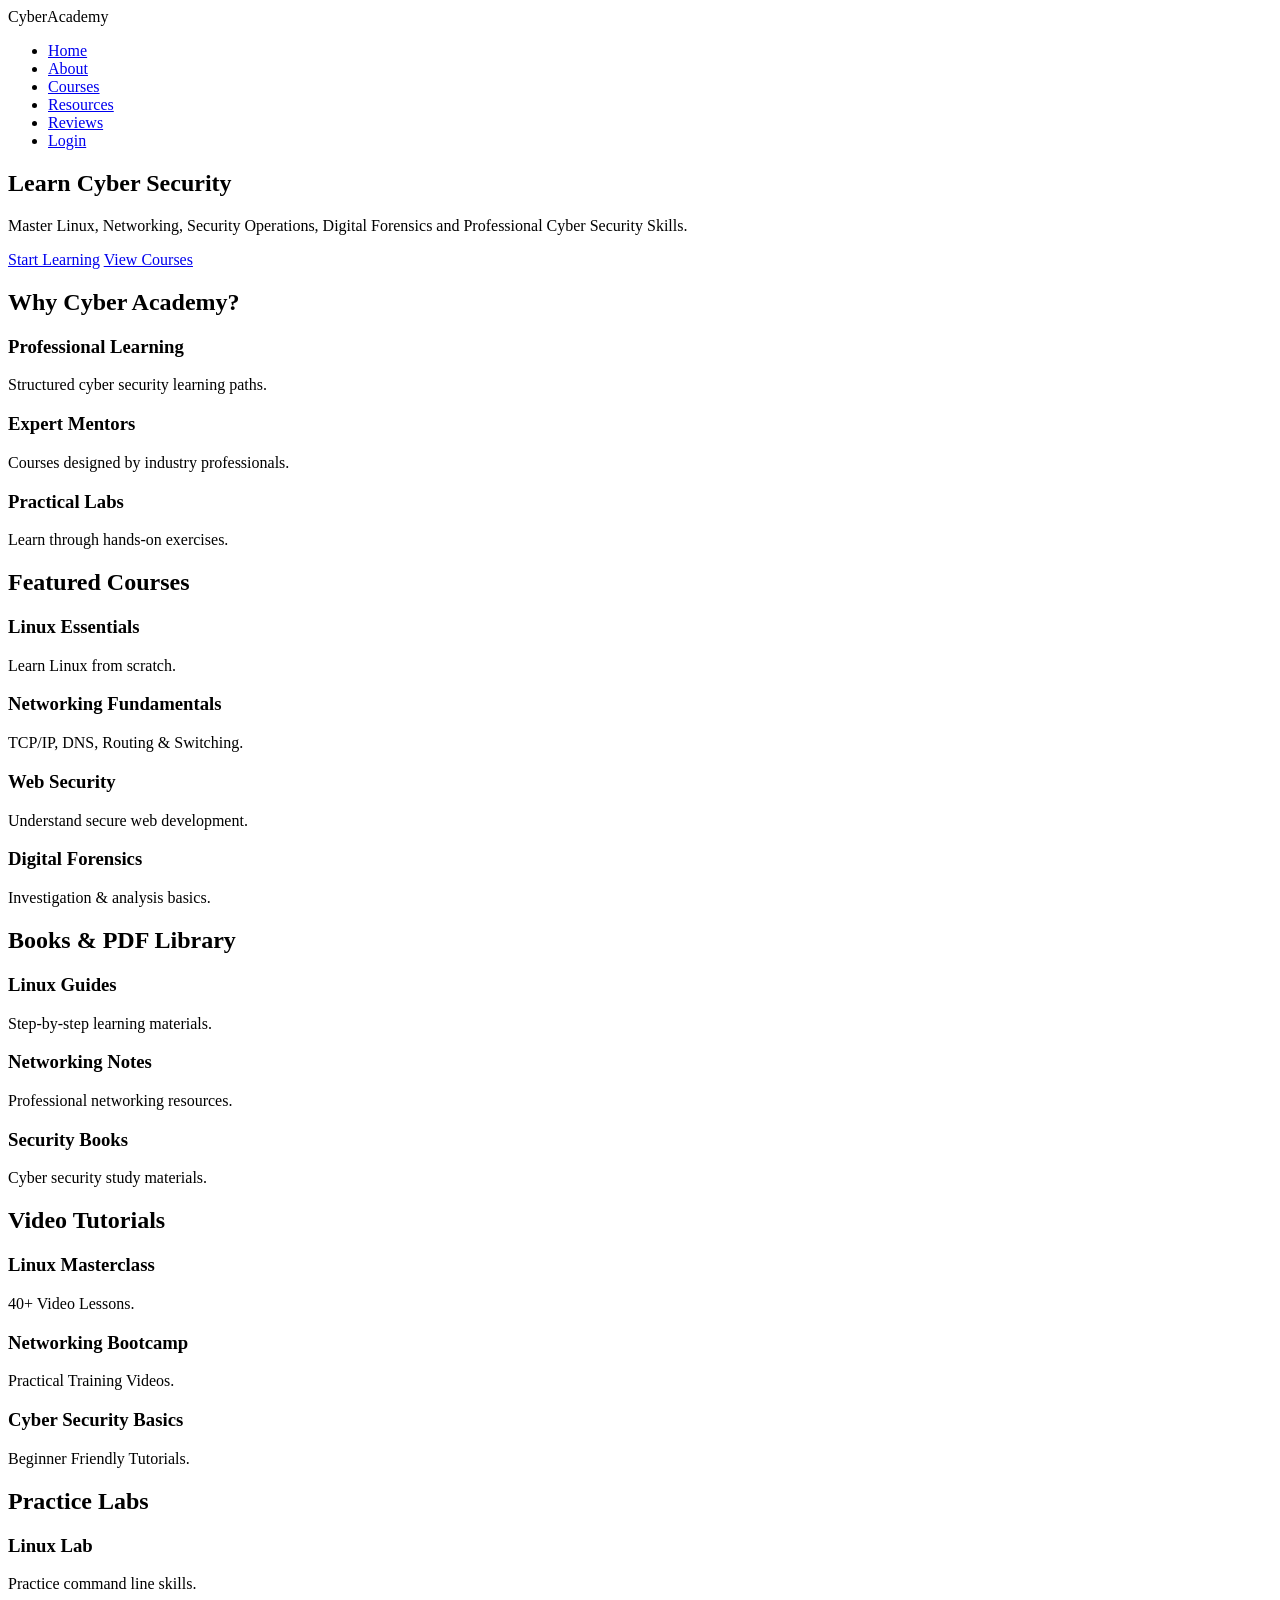
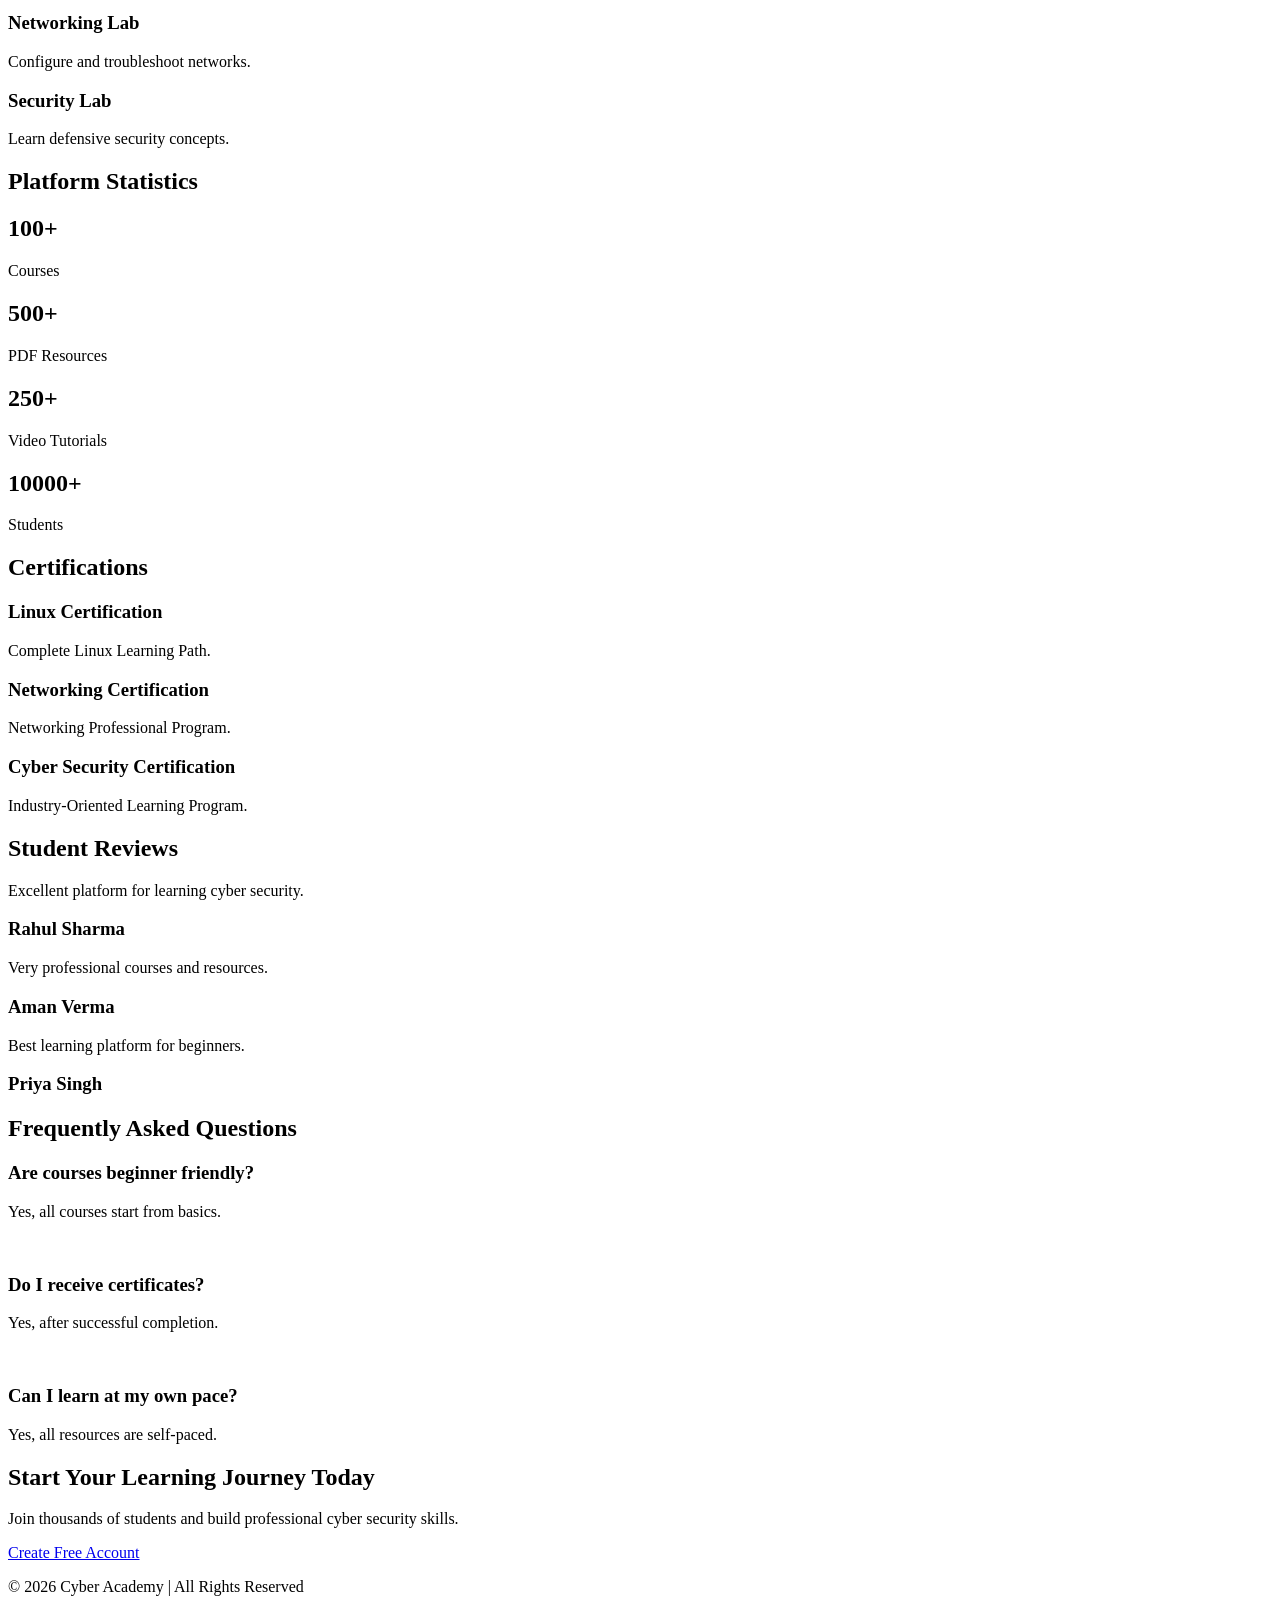
==== index.html @ 159366b5 "Added index.html" ====
<!DOCTYPE html>
<html lang="en">
<head>
    <meta charset="UTF-8">
    <meta name="viewport" content="width=device-width, initial-scale=1.0">
    <title>Cyber Academy</title>
    <link rel="stylesheet" href="css/style.css">
</head>
<body>

<!-- NAVBAR -->
<header>
    <nav class="navbar">

        <div class="logo">
            Cyber<span>Academy</span>
        </div>

        <div class="menu">
            <ul class="nav-links">
                <li><a href="#">Home</a></li>
                <li><a href="about.html">About</a></li>
                <li><a href="videos.html">Courses</a></li>
                <li><a href="pdfs.html">Resources</a></li>
                <li><a href="#reviews">Reviews</a></li>
                <li><a href="login.html" class="login-btn">Login</a></li>
            </ul>
        </div>

    </nav>
</header>

<!-- HERO SECTION -->

<section class="hero">

<div class="hero-content">

<h1>
Learn <span>Cyber Security</span>
</h1>

<p>
Master Linux, Networking, Security Operations,
Digital Forensics and Professional Cyber Security Skills.
</p>

<a href="#" class="btn btn-green">Start Learning</a>
<a href="#" class="btn btn-red">View Courses</a>

</div>

</section>

<!-- ABOUT -->

<section id="about">

<h2 class="section-title">
Why Cyber Academy?
</h2>

<div class="grid">

<div class="card">
<h3>Professional Learning</h3>
<p>
Structured cyber security learning paths.
</p>
</div>

<div class="card">
<h3>Expert Mentors</h3>
<p>
Courses designed by industry professionals.
</p>
</div>

<div class="card">
<h3>Practical Labs</h3>
<p>
Learn through hands-on exercises.
</p>
</div>

</div>

</section>

<!-- COURSES -->

<section id="courses">

<h2 class="section-title">
Featured Courses
</h2>

<div class="grid">

<div class="card">
<h3>Linux Essentials</h3>
<p>Learn Linux from scratch.</p>
</div>

<div class="card">
<h3>Networking Fundamentals</h3>
<p>TCP/IP, DNS, Routing & Switching.</p>
</div>

<div class="card">
<h3>Web Security</h3>
<p>Understand secure web development.</p>
</div>

<div class="card">
<h3>Digital Forensics</h3>
<p>Investigation & analysis basics.</p>
</div>

</div>

</section>

<!-- PDF SECTION -->

<section id="resources">

<h2 class="section-title">
Books & PDF Library
</h2>

<div class="grid">

<div class="card">
<h3>Linux Guides</h3>
<p>Step-by-step learning materials.</p>
</div>

<div class="card">
<h3>Networking Notes</h3>
<p>Professional networking resources.</p>
</div>

<div class="card">
<h3>Security Books</h3>
<p>Cyber security study materials.</p>
</div>

</div>

</section>

<!-- VIDEO SECTION -->

<section>

<h2 class="section-title">
Video Tutorials
</h2>

<div class="grid">

<div class="card">
<h3>Linux Masterclass</h3>
<p>40+ Video Lessons.</p>
</div>

<div class="card">
<h3>Networking Bootcamp</h3>
<p>Practical Training Videos.</p>
</div>

<div class="card">
<h3>Cyber Security Basics</h3>
<p>Beginner Friendly Tutorials.</p>
</div>

</div>

</section>

<!-- LABS -->

<section>

<h2 class="section-title">
Practice Labs
</h2>

<div class="grid">

<div class="card">
<h3>Linux Lab</h3>
<p>Practice command line skills.</p>
</div>

<div class="card">
<h3>Networking Lab</h3>
<p>Configure and troubleshoot networks.</p>
</div>

<div class="card">
<h3>Security Lab</h3>
<p>Learn defensive security concepts.</p>
</div>

</div>

</section>

<!-- STATS -->

<section>

<h2 class="section-title">
Platform Statistics
</h2>

<div class="stats">

<div class="stat-box">
<h2>100+</h2>
<p>Courses</p>
</div>

<div class="stat-box">
<h2>500+</h2>
<p>PDF Resources</p>
</div>

<div class="stat-box">
<h2>250+</h2>
<p>Video Tutorials</p>
</div>

<div class="stat-box">
<h2>10000+</h2>
<p>Students</p>
</div>

</div>

</section>

<!-- CERTIFICATION -->

<section>

<h2 class="section-title">
Certifications
</h2>

<div class="grid">

<div class="card">
<h3>Linux Certification</h3>
<p>Complete Linux Learning Path.</p>
</div>

<div class="card">
<h3>Networking Certification</h3>
<p>Networking Professional Program.</p>
</div>

<div class="card">
<h3>Cyber Security Certification</h3>
<p>Industry-Oriented Learning Program.</p>
</div>

</div>

</section>

<!-- REVIEWS -->

<section id="reviews">

<h2 class="section-title">
Student Reviews
</h2>

<div class="grid">

<div class="card">
<p>
Excellent platform for learning cyber security.
</p>
<h3>Rahul Sharma</h3>
</div>

<div class="card">
<p>
Very professional courses and resources.
</p>
<h3>Aman Verma</h3>
</div>

<div class="card">
<p>
Best learning platform for beginners.
</p>
<h3>Priya Singh</h3>
</div>

</div>

</section>

<!-- FAQ -->

<section>

<h2 class="section-title">
Frequently Asked Questions
</h2>

<div class="card">
<h3>Are courses beginner friendly?</h3>
<p>Yes, all courses start from basics.</p>
</div>

<br>

<div class="card">
<h3>Do I receive certificates?</h3>
<p>Yes, after successful completion.</p>
</div>

<br>

<div class="card">
<h3>Can I learn at my own pace?</h3>
<p>Yes, all resources are self-paced.</p>
</div>

</section>

<!-- CTA -->

<section class="hero">

<div class="hero-content">

<h1>
Start Your Learning Journey Today
</h1>

<p>
Join thousands of students and build
professional cyber security skills.
</p>

<a href="register.html" class="btn btn-green">
Create Free Account
</a>

</div>

</section>

<!-- FOOTER -->

<footer>

<p>
© 2026 Cyber Academy | All Rights Reserved
</p>

</footer>

</body>

</html>
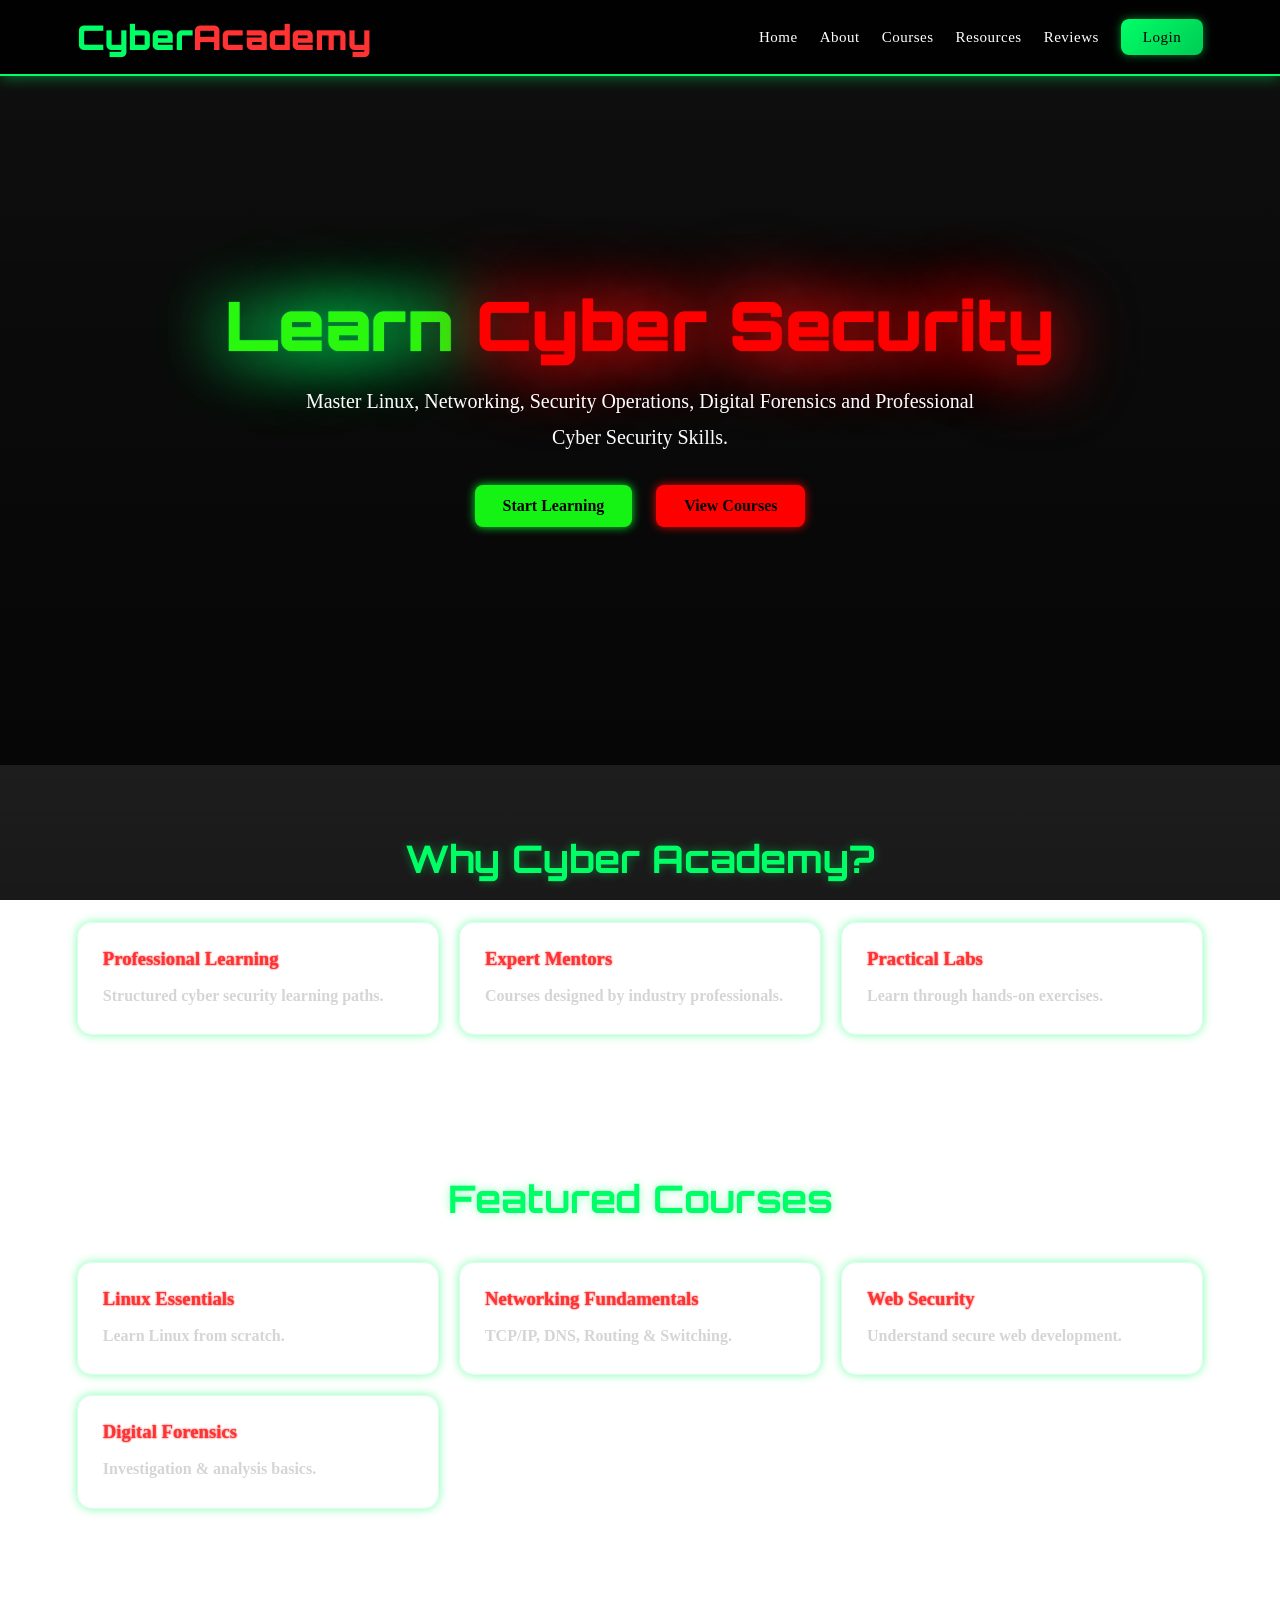
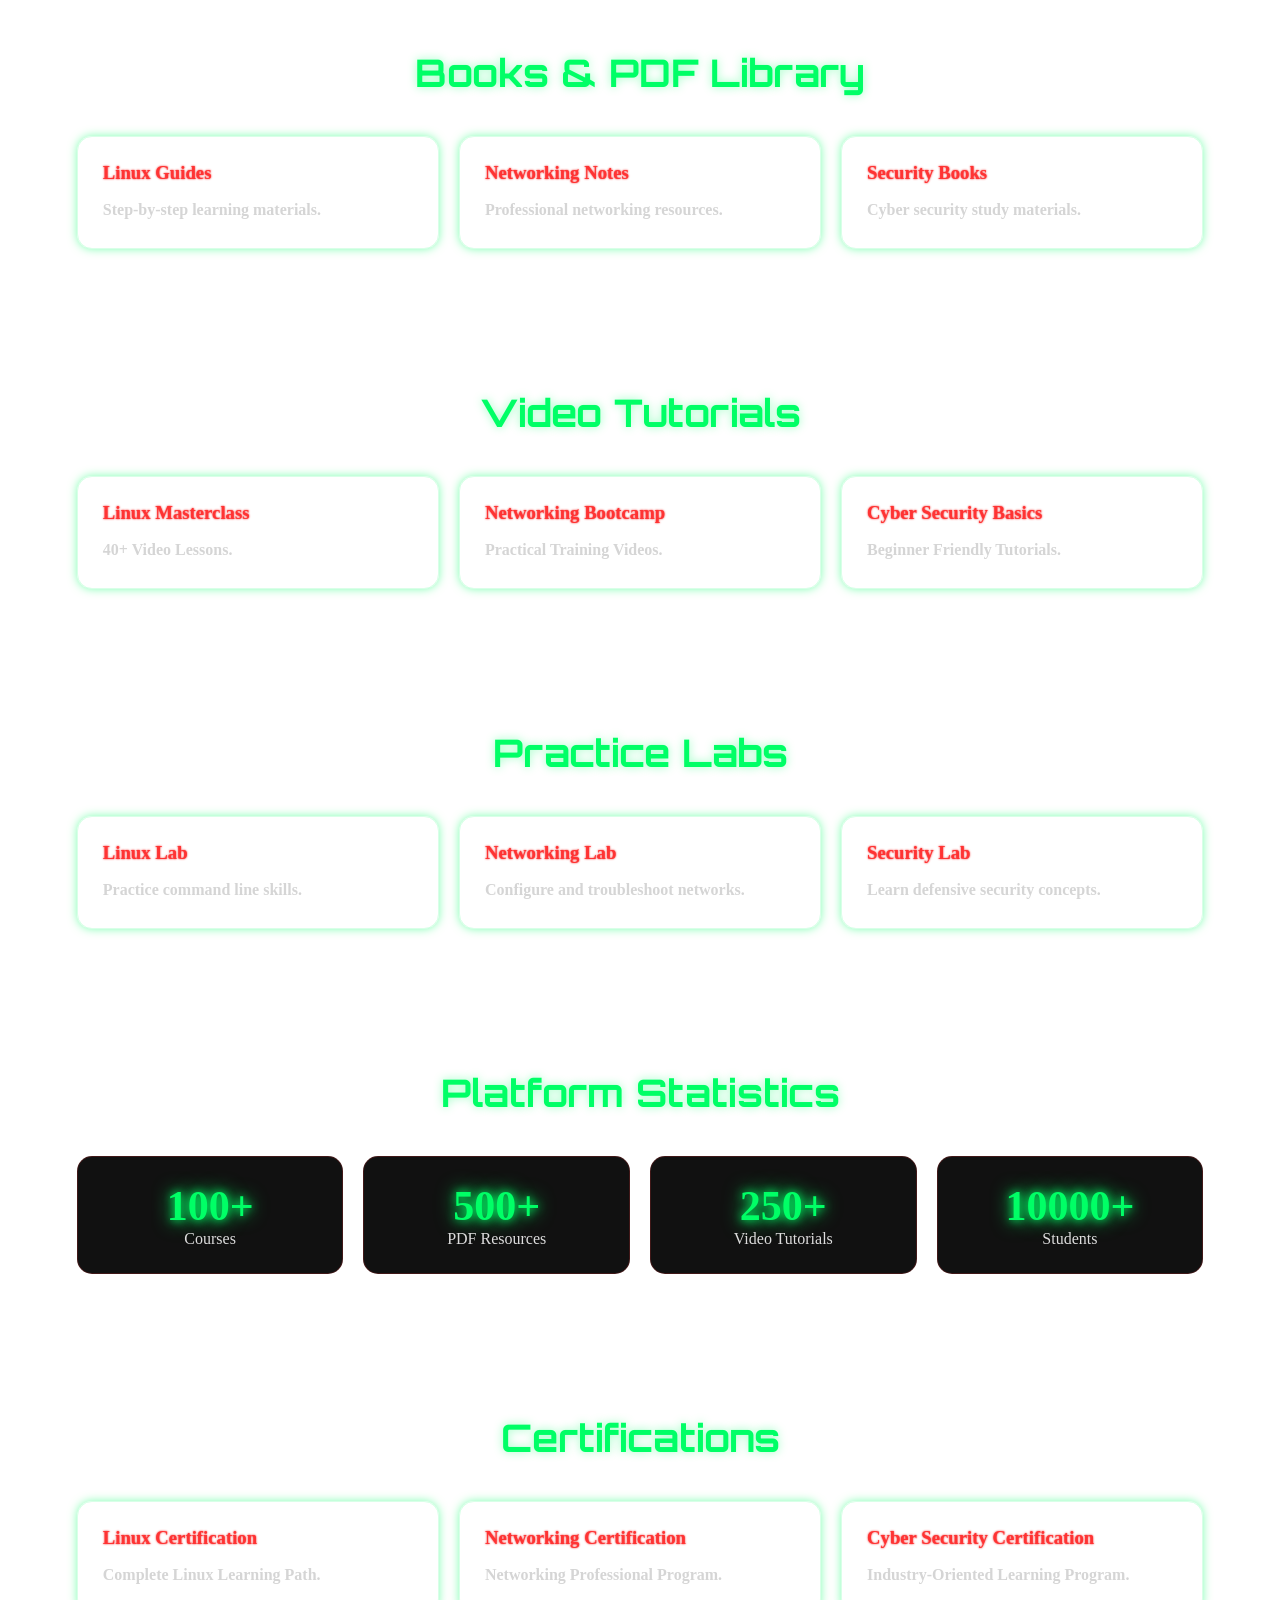
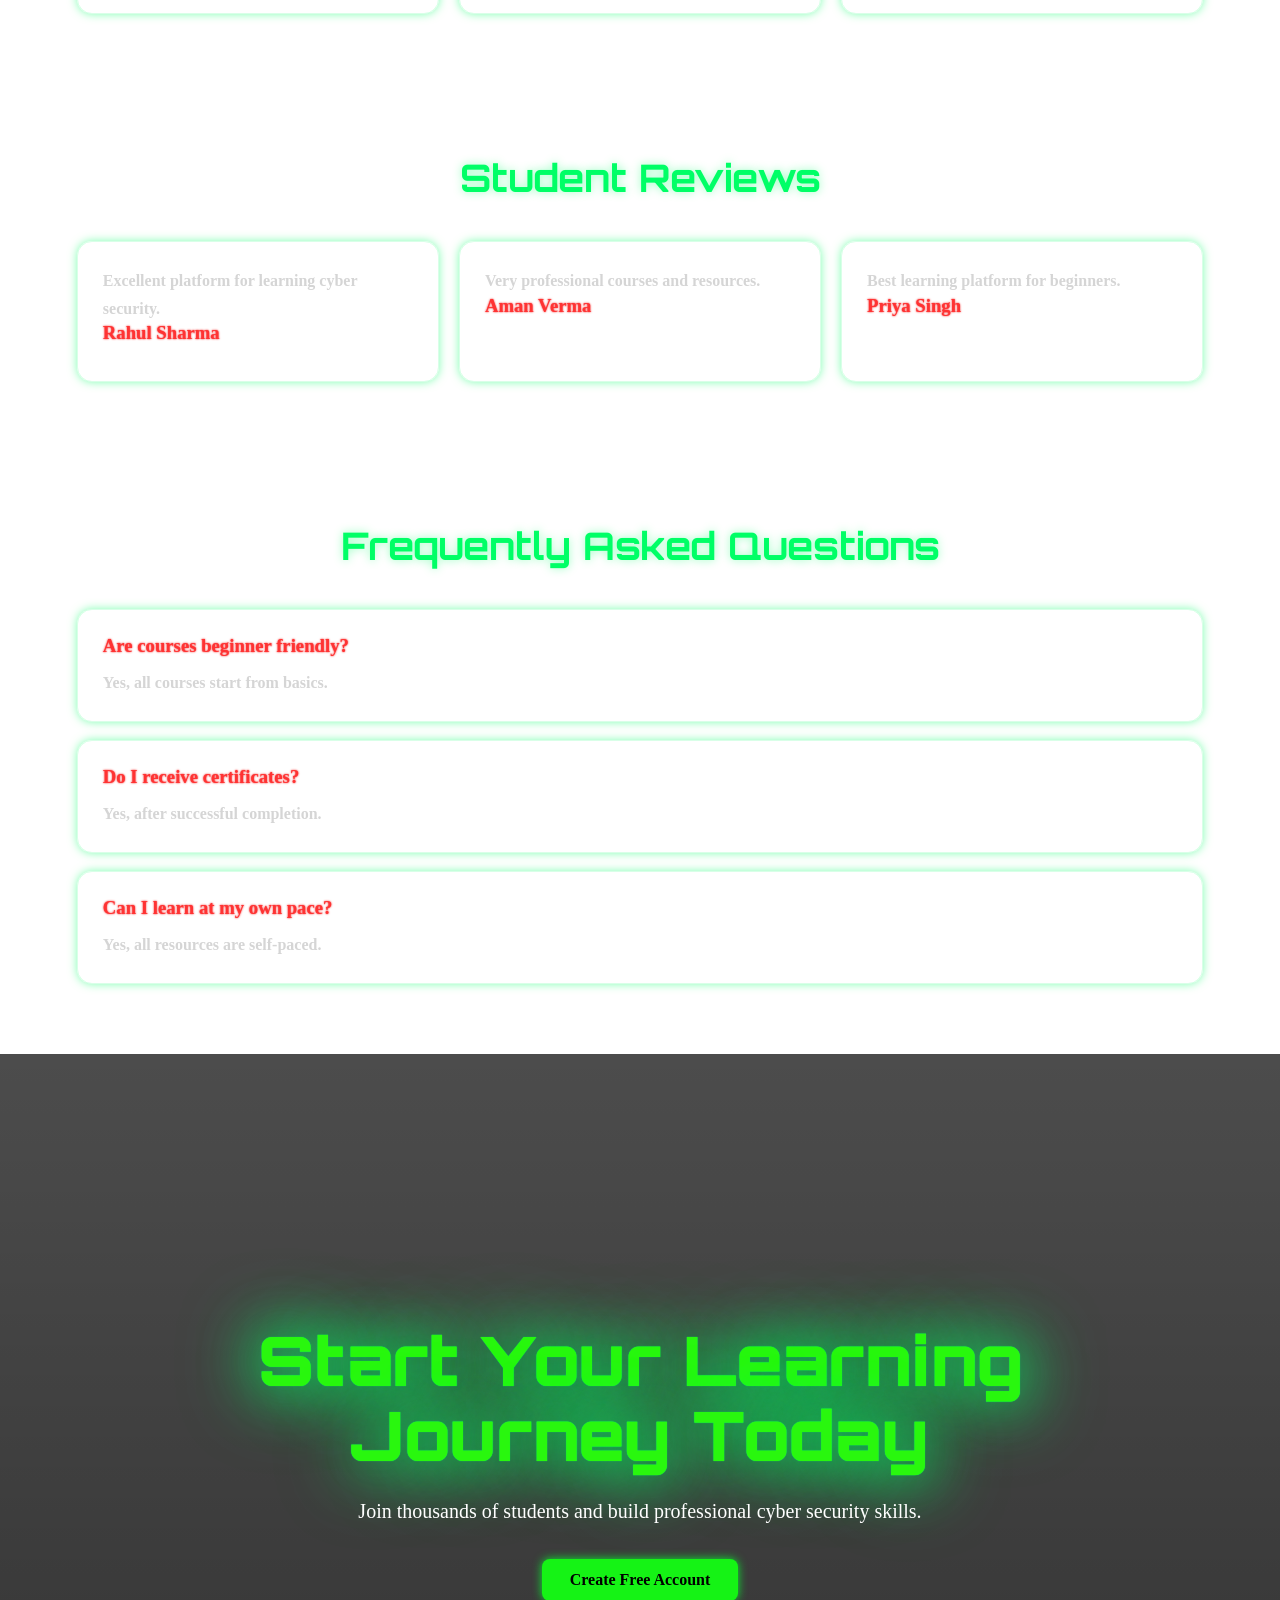
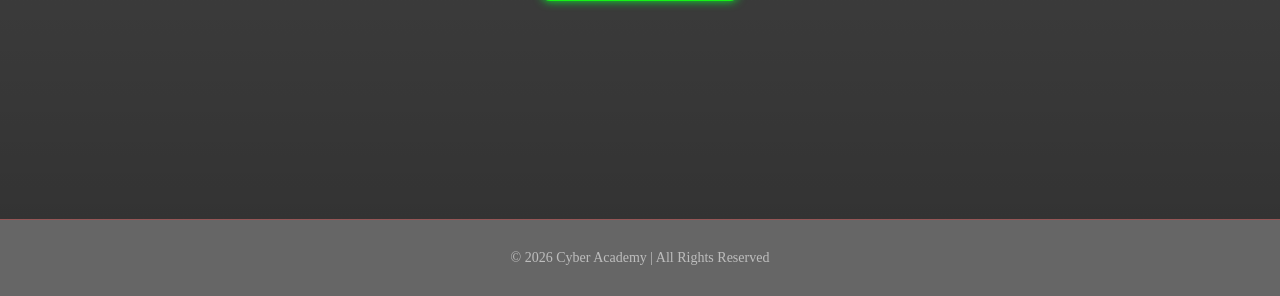
==== commit 45230a10: "Update index.html" ====
--- a/index.html
+++ b/index.html
@@ -4,7 +4,7 @@
     <meta charset="UTF-8">
     <meta name="viewport" content="width=device-width, initial-scale=1.0">
     <title>Cyber Academy</title>
-    <link rel="stylesheet" href="css/style.css">
+    <link rel="stylesheet" href="style.css">
 </head>
 <body>
 
@@ -370,4 +370,4 @@
 
 </body>
 
-</html>+</html>
--- a/style.css
+++ b/style.css
@@ -0,0 +1,845 @@
+
+@import url('https://fonts.googleapis.com/css2?family=Orbitron:wght@500;700;900&family=Poppins:wght@300;400;500;600;700&display=swap');
+
+:root{
+    --green:#00ff66;
+    --red:#ff3333;
+    --dark:#050505;
+    --card:#111111;
+    --text:#ffffff;
+    --gray:#cfcfcf;
+}
+
+/* RESET */
+
+*{
+    margin:0;
+    padding:0;
+    box-sizing:border-box;
+}
+
+html{
+    scroll-behavior:smooth;
+}
+
+/* CYBER BACKGROUND */
+
+body{
+    background-image: url("../images/010101.avif");
+    background-size: cover;
+    background-position: center;
+    background-repeat: no-repeat;
+    background-attachment: fixed;
+
+    color:white;
+    background:
+    linear-gradient(
+        rgba(0,0,0,0.8),
+        rgba(0,0,0,0.9)
+    ),
+    url("../images/010101.avif");
+
+    background-size: cover;
+    background-position: center;
+    background-repeat: no-repeat;
+    background-attachment: fixed;
+
+    color:white;
+}
+
+
+
+/* NAVBAR */
+
+.navbar{
+    position:fixed;
+    top:0;
+    width:100%;
+    z-index:1000;
+
+    display:flex;
+    justify-content:space-between;
+    align-items:center;
+
+    padding:16px 6%;
+
+    background:rgba(0,0,0,.90);
+    backdrop-filter:blur(10px);
+
+    border-bottom:1px solid rgba(0,255,102,.25);
+
+    box-shadow:
+    0 0 10px rgba(0,255,102,.15);
+}
+
+/* LOGO */
+
+.logo{
+    font-size:34px;
+    font-family:'Orbitron',sans-serif;
+    font-weight:900;
+
+    color:#00ff66 !important;
+
+    
+}
+
+.logo span{
+    color:#ff3333 !important;
+
+    
+}
+/* MENU */
+
+.menu{
+    display:flex;
+    align-items:center;
+}
+
+.nav-links{
+    display:flex;
+    align-items:center;
+    gap:30px;
+    list-style:none;
+}
+
+.nav-links li{
+    position:relative;
+}
+
+.nav-links li a{
+    color:#ffffff;
+    text-decoration:none;
+    font-size:15px;
+    font-weight:500;
+    letter-spacing:.5px;
+    transition:.3s ease;
+}
+
+/* Hover Effect */
+
+.nav-links li a:hover{
+    color:#00ff66;
+}
+
+/* Neon Underline */
+
+.nav-links li a::after{
+    content:'';
+    position:absolute;
+    left:0;
+    bottom:-6px;
+    width:0%;
+    height:2px;
+
+    background:linear-gradient(
+        90deg,
+        #00ff66,
+        #ff3333
+    );
+
+    transition:.4s;
+}
+
+.nav-links li a:hover::after{
+    width:100%;
+}
+
+/* Login Button */
+
+.login-btn{
+    background:linear-gradient(
+        135deg,
+        #00ff66,
+        #00cc55
+    );
+
+    color:#000 !important;
+    padding:10px 22px;
+    border-radius:8px;
+    font-weight:700;
+
+    box-shadow:
+    0 0 10px rgba(0,255,102,.5);
+
+    transition:.3s;
+}
+
+.login-btn:hover{
+    background:linear-gradient(
+        135deg,
+        #ff3333,
+        #cc0000
+    );
+
+    color:#fff !important;
+
+    box-shadow:
+    0 0 15px rgba(255,51,51,.5);
+
+    transform:translateY(-2px);
+}
+
+/* Login Button se underline remove */
+
+.login-btn::after{
+    display:none;
+}
+
+/* Mobile */
+
+@media(max-width:768px){
+
+.nav-links{
+    gap:15px;
+    flex-wrap:wrap;
+    justify-content:center;
+}
+
+.nav-links li a{
+    font-size:14px;
+}
+
+.login-btn{
+    padding:8px 16px;
+}
+
+}
+
+/* Login Button */
+
+.login-btn{
+    background:
+    linear-gradient(
+        135deg,
+        #00ff66,
+        #00cc55
+    );
+
+    color:#000 !important;
+
+    padding:10px 22px;
+
+    border-radius:8px;
+
+    font-weight:700;
+
+    box-shadow:
+    0 0 10px rgba(0,255,102,.5);
+
+    transition:.3s;
+}
+
+.login-btn:hover{
+    transform:translateY(-2px);
+
+    background:
+    linear-gradient(
+        135deg,
+        #ff3333,
+        #cc0000
+    );
+
+    color:#fff !important;
+
+    box-shadow:
+    0 0 15px rgba(255,51,51,.5);
+}
+
+/* Remove underline from login button */
+
+.login-btn::after{
+    display:none;
+}
+
+/* HERO TITLE */
+
+.hero{
+    min-height:100vh;
+
+    background:
+    linear-gradient(
+        rgba(0,0,0,0.7),
+        rgba(0,0,0,0.8)
+    ),
+    url("../images/1010.jpg");
+
+    background-size: cover;
+    background-position: center;
+    background-repeat: no-repeat;
+
+    display:flex;
+    justify-content:center;
+    align-items:center;
+    text-align:center;
+}
+
+.hero h1{
+    font-size:70px;
+    font-family:'Orbitron',sans-serif;
+    font-weight:900;
+
+    color:#00ff66;
+
+    text-shadow:
+    0 0 1px #00ff66,
+    0 0 80px #00ff66,
+    0 0 60px #00ff66;
+
+    
+}
+
+.hero h1 span{
+    color:#ff3333;
+
+    text-shadow:
+    0 0 1px #e20f0f,
+    0 0 80px #e20f0f,
+    0 0 60px #e20f0f;
+}
+
+/* SECTION TITLES */
+
+.section-title{
+    color:#00ff66;
+
+    text-shadow:
+    0 0 5px #00ff66,
+    0 0 10px #00ff66,
+    0 0 20px #00ff66;
+}
+
+/* RED CARD TITLES */
+
+.card h3{
+
+    text-shadow:
+    0 0 2px rgb(240, 12, 12);
+}
+
+/* GREEN STATS */
+
+.stat-box h2{
+    color:#00ff66;
+
+    text-shadow:
+    0 0 10px #00ff66,
+    0 0 20px #00ff66;
+}
+
+/* NAVBAR */
+
+.navbar{
+    border-bottom:2px solid #00ff66;
+
+    box-shadow:
+    0 0 15px rgba(0,255,102,.5);
+}
+
+/* FOOTER */
+
+footer{
+    border-top:2px solid #ff3333;
+}
+
+
+.navbar ul{
+    list-style:none;
+    display:flex;
+    gap:22px;
+}
+
+.navbar ul li a{
+    text-decoration:none;
+    color:white;
+    font-size:15px;
+    transition:.3s;
+}
+
+.navbar ul li a:hover{
+    color:var(--green);
+}
+
+/* HERO */
+
+.hero{
+    min-height:85vh;
+
+    display:flex;
+    justify-content:center;
+    align-items:center;
+
+    text-align:center;
+
+    padding:120px 20px 60px;
+}
+
+.hero-content{
+    max-width:900px;
+}
+
+.hero h1{
+    font-size:68px;
+    line-height:1.1;
+
+    font-family:'Orbitron',sans-serif;
+    font-weight:900;
+
+    color:rgb(41, 247, 14);
+
+}
+
+.hero h1 span{
+    color:red;
+
+    
+}
+
+.hero p{
+    margin:20px auto;
+    max-width:700px;
+
+    font-size:20px;
+    color:#ffffff;
+
+    line-height:1.8;
+}
+
+/* BUTTONS */
+
+.btn{
+    display:inline-block;
+
+    margin:10px;
+    padding:12px 28px;
+
+    border-radius:8px;
+
+    text-decoration:none;
+    font-weight:600;
+
+    transition:.3s;
+}
+
+.btn-green{
+    background:rgb(21, 243, 21);
+    color:black;
+
+    box-shadow:
+    0 0 10px rgb(10, 235, 48);
+}
+
+.btn-red{
+    background:red;
+    color:black;
+
+    box-shadow:
+    0 0 10px rgba(231, 6, 6, 0.952);
+}
+
+.btn:hover{
+    transform:translateY(-4px);
+}
+
+/* SECTIONS */
+
+section{
+    padding:70px 6%;
+}
+
+.section-title{
+    text-align:center;
+
+    font-size:38px;
+    margin-bottom:40px;
+
+    color:var(--green);
+
+    font-family:'Orbitron',sans-serif;
+
+    text-shadow:
+    0 0 10px rgba(0,255,102,.4);
+}
+
+/* GRID */
+
+.grid{
+    color: #f71515;
+    display:grid;
+    grid-template-columns:
+    repeat(auto-fit,minmax(280px,1fr));
+
+    gap:20px;
+}
+
+/* CARDS */
+
+.card{
+       background:
+    linear-gradient(
+        135deg,
+        
+    );
+
+    color:#eb2a08 !important;
+    
+    padding:10px 22px;
+
+    border-radius:8px;
+
+    font-weight:700;
+
+    box-shadow:
+    0 0 10px rgba(0,255,102,.5);
+
+    transition:.3s;
+
+
+    border:1px solid rgba(0,255,102,.15);
+
+    border-radius:15px;
+
+    padding:25px;
+
+    transition:.4s;
+}
+
+.card:hover{
+    transform:translateY(-6px);
+
+    border-color:var(--green);
+
+    box-shadow:
+    0 0 15px rgba(0,255,102,.25);
+}
+
+.card h3{
+    color:var(--red);
+    margin-bottom:12px;
+}
+
+.card p{
+    color:#d5d5d5;
+    line-height:1.7;
+}
+
+.page-title{
+    text-align:center;
+    margin-top:12px;
+    font-size:50px;
+    color:#00ff66;
+    font-family:'Orbitron',sans-serif;
+
+    text-shadow:
+    0 0 10px #00ff66,
+    0 0 20px #00ff66;
+}
+
+
+
+.page-subtitle{
+    text-align:center;
+    color:#ccc;
+    margin-bottom:40px;
+    margin-top: 10px;
+    font-size: 20px;
+}
+
+.pdf-library{
+    padding:40px 6%;
+}
+
+.card .btn{
+    
+    margin-top:15px;
+    display:inline-block;
+}
+
+/* STATS */
+
+.stats{
+    display:grid;
+    grid-template-columns:
+    repeat(auto-fit,minmax(220px,1fr));
+
+    gap:20px;
+}
+
+.stat-box{
+    background:#111;
+
+    border:1px solid rgba(255,51,51,.20);
+
+    border-radius:15px;
+
+    padding:25px;
+
+    text-align:center;
+}
+
+.stat-box h2{
+    color:var(--green);
+    font-size:42px;
+}
+
+.stat-box p{
+    color:#ddd;
+}
+
+/* =========================
+   CYBER GLASS FORM
+========================= */
+
+.form-container{
+    width:450px;
+    max-width:95%;
+
+    margin:100px auto;
+
+    padding:35px;
+
+    background:rgba(255,255,255,0.05);
+
+    backdrop-filter:blur(15px);
+    -webkit-backdrop-filter:blur(15px);
+
+    border:1px solid rgba(0,255,102,0.25);
+
+    border-radius:20px;
+
+    box-shadow:
+    0 0 20px rgba(0,255,102,0.15),
+    0 0 40px rgba(0,255,102,0.05);
+
+    transition:.4s ease;
+}
+
+.form-container:hover{
+    border-color:#00ff66;
+
+    box-shadow:
+    0 0 25px rgba(0,255,102,0.3),
+    0 0 50px rgba(0,255,102,0.1);
+}
+
+.form-container h2{
+    text-align:center;
+    margin-bottom:25px;
+
+    font-size:30px;
+    font-weight:700;
+
+    color:#00ff66;
+
+    text-shadow:
+    0 0 10px rgba(0,255,102,.5);
+}
+
+/* INPUTS */
+
+input,
+textarea{
+    width:100%;
+
+    padding:15px;
+
+    margin-bottom:18px;
+
+    background:rgba(255,255,255,0.04);
+
+    border:1px solid rgba(255,255,255,0.12);
+
+    border-radius:10px;
+
+    color:#fff;
+
+    font-size:15px;
+
+    transition:.3s;
+}
+
+input::placeholder,
+textarea::placeholder{
+    color:#aaa;
+}
+
+input:focus,
+textarea:focus{
+    outline:none;
+
+    border-color:#00ff66;
+
+    background:rgba(255,255,255,0.08);
+
+    box-shadow:
+    0 0 10px rgba(0,255,102,.3);
+}
+
+/* BUTTON */
+
+button{
+    width:100%;
+
+    padding:15px;
+
+    border:none;
+
+    border-radius:10px;
+
+    font-size:16px;
+    font-weight:700;
+
+    cursor:pointer;
+
+    background:linear-gradient(
+        135deg,
+        #ff3333,
+        #cc0000
+    );
+
+    color:white;
+
+    transition:.3s;
+}
+
+button:hover{
+    background:linear-gradient(
+        135deg,
+        #00ff66,
+        #00cc55
+    );
+
+    color:black;
+
+    box-shadow:
+    0 0 15px rgba(0,255,102,.5);
+
+    transform:translateY(-2px);
+}
+
+/* FOOTER */
+
+footer{
+    text-align:center;
+
+    padding:30px;
+
+    background:rgba(0,0,0,0.6);
+
+    backdrop-filter:blur(10px);
+
+    border-top:1px solid rgba(255,51,51,.3);
+}
+
+footer p{
+    color:#bdbdbd;
+    font-size:14px;
+}
+/* MOBILE */
+
+@media(max-width:768px){
+
+.hero h1{
+    font-size:42px;
+}
+
+.hero p{
+    font-size:16px;
+}
+
+.section-title{
+    font-size:30px;
+}
+
+.navbar{
+    flex-direction:column;
+    gap:15px;
+}
+
+.navbar ul{
+    flex-wrap:wrap;
+    justify-content:center;
+}
+
+}
+.about-page{
+    padding-top:140px;
+    text-align:center;
+}
+
+.page-title{
+    font-size:55px;
+    color:#00ff66;
+    font-family:'Orbitron',sans-serif;
+
+    text-shadow:
+    0 0 10px #00ff66,
+    0 0 20px #00ff66;
+}
+
+.page-subtitle{
+    max-width:700px;
+    margin:20px auto;
+    color:#d5d5d5;
+    line-height:1.8;
+}
+
+.about-container{
+    display:grid;
+    grid-template-columns:1fr 1fr;
+    gap:40px;
+    align-items:center;
+}
+
+.about-left h2{
+    color:#ff3333;
+    margin-bottom:20px;
+}
+
+.about-left p{
+    color:#d5d5d5;
+    line-height:1.8;
+    margin-bottom:15px;
+}
+
+.about-right{
+    display:grid;
+    grid-template-columns:repeat(2,1fr);
+    gap:20px;
+}
+
+.about-box{
+    padding:30px;
+    border-radius:15px;
+
+    background:rgba(255,255,255,.03);
+
+    border:1px solid rgba(0,255,102,.2);
+
+    text-align:center;
+}
+
+.about-box h3{
+    color:#00ff66;
+    font-size:35px;
+}
+
+.about-box p{
+    color:#ddd;
+}
+
+@media(max-width:768px){
+
+.about-container{
+    grid-template-columns:1fr;
+}
+
+.about-right{
+    grid-template-columns:1fr 1fr;
+}
+
+.page-title{
+    font-size:40px;
+}
+
+}
